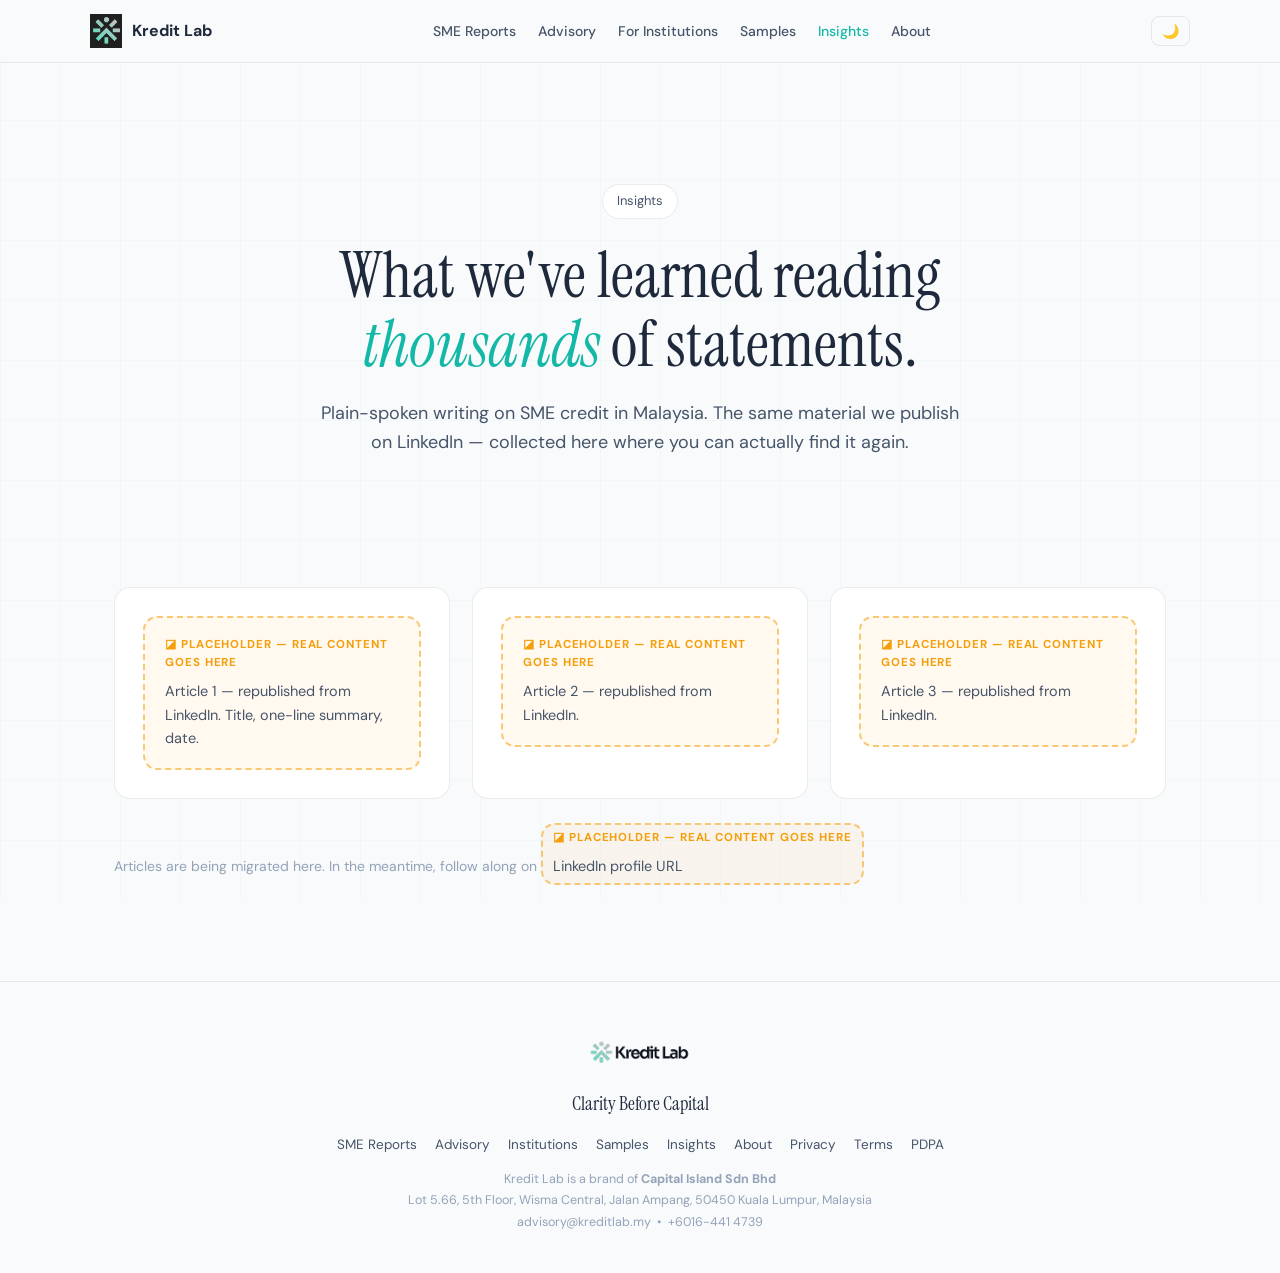
==== insights/index.html @ 5b796d33 "Dummy v1: full corporate sitemap (advisory, institutions, samples, insights, legal, 404) Co-Authored" ====
<!DOCTYPE html>
<html lang="en" data-theme="light">
<head>
    <meta charset="UTF-8">
    <meta name="viewport" content="width=device-width, initial-scale=1.0">
    <title>Insights — Kredit Lab</title>
    <meta name="description" content="Plain-spoken writing on SME credit in Malaysia: why banks say no, how to read your own numbers, and what actually moves an application.">
    <link rel="icon" type="image/png" href="/Chromtabs-logo.png">
    <link rel="preconnect" href="https://fonts.googleapis.com">
    <link rel="preconnect" href="https://fonts.gstatic.com" crossorigin>
    <link href="https://fonts.googleapis.com/css2?family=DM+Sans:ital,opsz,wght@0,9..40,400;0,9..40,500;0,9..40,600;0,9..40,700;1,9..40,400&family=Instrument+Serif:ital@0;1&display=swap" rel="stylesheet">
    <link rel="stylesheet" href="/assets/site.css">
    <script src="/assets/site.js"></script>
</head>
<body>

<nav class="site-nav">
    <div class="nav-inner">
        <a class="logo" href="/"><img src="/Chromtabs-logo.png" alt="Kredit Lab logo"> Kredit Lab</a>
        <div class="nav-links">
            <a href="/services/reports">SME Reports</a>
            <a href="/services/advisory">Advisory</a>
            <a href="/services/institutions">For Institutions</a>
            <a href="/samples">Samples</a>
            <a href="/insights" class="active">Insights</a>
            <a href="/about">About</a>
        </div>
        <div style="display:flex; gap:10px; align-items:center;">
            <button class="toggle-btn" data-theme-toggle onclick="toggleTheme()">🌙</button>
            <button class="nav-menu-btn" onclick="toggleMenu()">☰</button>
        </div>
    </div>
</nav>

<main>

    <section class="hero container" style="padding-bottom:40px;">
        <span class="eyebrow">Insights</span>
        <h1>What we've learned reading <em>thousands</em> of statements.</h1>
        <p class="lead">Plain-spoken writing on SME credit in Malaysia. The same material we publish
        on LinkedIn — collected here where you can actually find it again.</p>
    </section>

    <section class="block tight">
        <div class="container">
            <div class="grid-3">
                <div class="card">
                    <div class="placeholder">Article 1 — republished from LinkedIn.
                    Title, one-line summary, date.</div>
                </div>
                <div class="card">
                    <div class="placeholder">Article 2 — republished from LinkedIn.</div>
                </div>
                <div class="card">
                    <div class="placeholder">Article 3 — republished from LinkedIn.</div>
                </div>
            </div>
            <p style="color:var(--text-muted); font-size:14px; margin-top:24px;">
                Articles are being migrated here. In the meantime, follow along on
                <span class="placeholder" style="display:inline-block; padding:4px 10px;">LinkedIn profile URL</span>
            </p>
        </div>
    </section>

</main>

<footer class="site-footer">
    <div class="container">
        <img class="theme-logo" src="/KreditLab-light.png" data-logo-light="/KreditLab-light.png" data-logo-dark="/KreditLab-dark.png" alt="Kredit Lab">
        <div class="footer-tagline">Clarity Before Capital</div>
        <div class="footer-links">
            <a href="/services/reports">SME Reports</a>
            <a href="/services/advisory">Advisory</a>
            <a href="/services/institutions">Institutions</a>
            <a href="/samples">Samples</a>
            <a href="/insights">Insights</a>
            <a href="/about">About</a>
            <a href="/legal/privacy">Privacy</a>
            <a href="/legal/terms">Terms</a>
            <a href="/legal/pdpa">PDPA</a>
        </div>
        <div class="footer-legal">
            Kredit Lab is a brand of <strong>Capital Island Sdn Bhd</strong><br>
            Lot 5.66, 5th Floor, Wisma Central, Jalan Ampang, 50450 Kuala Lumpur, Malaysia<br>
            <a href="mailto:advisory@kreditlab.my">advisory@kreditlab.my</a> &nbsp;•&nbsp;
            <a href="tel:+60164414739">+6016-441 4739</a>
        </div>
    </div>
</footer>

</body>
</html>
---- assets/site.css ----
/* ========================================
   KREDIT LAB — Corporate Site Shared Styles
   Matches the original landing page design DNA
   ======================================== */

:root {
    --teal: #14B8A6;
    --teal-dark: #0D9488;
    --teal-glow: rgba(20, 184, 166, 0.15);
    --bg: #0A0F1A;
    --card: #111827;
    --border: rgba(255,255,255,0.08);
    --text-primary: #F1F5F9;
    --text-secondary: #94A3B8;
    --text-muted: #64748B;
    --danger: #EF4444;
    --warning: #F59E0B;
    --font-sans: 'DM Sans', -apple-system, sans-serif;
    --font-serif: 'Instrument Serif', Georgia, serif;
}

[data-theme="light"] {
    --bg: #F8FAFC;
    --card: #FFFFFF;
    --border: rgba(0,0,0,0.08);
    --text-primary: #1E293B;
    --text-secondary: #475569;
    --text-muted: #94A3B8;
}

* { margin: 0; padding: 0; box-sizing: border-box; }
html { scroll-behavior: smooth; }

body {
    font-family: var(--font-sans);
    background: var(--bg);
    color: var(--text-primary);
    line-height: 1.6;
    overflow-x: hidden;
}

body::before {
    content: '';
    position: fixed;
    top: 0; left: 0;
    width: 100%; height: 100%;
    background-image:
        linear-gradient(rgba(20, 184, 166, 0.03) 1px, transparent 1px),
        linear-gradient(90deg, rgba(20, 184, 166, 0.03) 1px, transparent 1px);
    background-size: 60px 60px;
    pointer-events: none;
    z-index: -1;
}

.container { max-width: 1100px; margin: 0 auto; padding: 0 24px; }

/* ========== NAV ========== */
nav.site-nav {
    position: fixed;
    top: 0; left: 0; right: 0;
    z-index: 100;
    padding: 14px 24px;
    background: rgba(10, 15, 26, 0.85);
    backdrop-filter: blur(20px);
    border-bottom: 1px solid var(--border);
}
[data-theme="light"] nav.site-nav { background: rgba(248, 250, 252, 0.92); }

.nav-inner {
    max-width: 1100px;
    margin: 0 auto;
    display: flex;
    justify-content: space-between;
    align-items: center;
    gap: 16px;
}

.logo {
    display: flex;
    align-items: center;
    gap: 10px;
    text-decoration: none;
    color: var(--text-primary);
    font-weight: 700;
    white-space: nowrap;
}
.logo img { height: 34px; width: auto; }

.nav-links {
    display: flex;
    align-items: center;
    gap: 22px;
    flex-wrap: wrap;
}
.nav-links a {
    color: var(--text-secondary);
    text-decoration: none;
    font-size: 14px;
    font-weight: 500;
    transition: color 0.2s;
}
.nav-links a:hover, .nav-links a.active { color: var(--teal); }

.toggle-btn {
    background: none;
    border: 1px solid var(--border);
    color: var(--text-secondary);
    border-radius: 8px;
    padding: 6px 10px;
    cursor: pointer;
    font-size: 14px;
    transition: all 0.2s;
}
.toggle-btn:hover { border-color: var(--teal); color: var(--teal); }

/* mobile nav */
.nav-menu-btn { display: none; }
@media (max-width: 860px) {
    .nav-links {
        display: none;
        position: absolute;
        top: 100%;
        left: 0; right: 0;
        flex-direction: column;
        align-items: flex-start;
        background: var(--bg);
        border-bottom: 1px solid var(--border);
        padding: 16px 24px;
        gap: 14px;
    }
    .nav-links.open { display: flex; }
    .nav-menu-btn {
        display: inline-block;
        background: none;
        border: 1px solid var(--border);
        color: var(--text-secondary);
        border-radius: 8px;
        padding: 6px 12px;
        cursor: pointer;
        font-size: 16px;
    }
}

/* ========== SECTIONS ========== */
main { padding-top: 64px; }

section.block { padding: 84px 0; }
section.block.tight { padding: 56px 0; }

.section-label {
    display: inline-block;
    color: var(--teal);
    font-size: 13px;
    font-weight: 700;
    text-transform: uppercase;
    letter-spacing: 0.12em;
    margin-bottom: 14px;
}

.section-title {
    font-family: var(--font-serif);
    font-size: clamp(30px, 4.5vw, 44px);
    font-weight: 400;
    line-height: 1.15;
    margin-bottom: 18px;
}
.section-title em { color: var(--teal); font-style: italic; }

.section-sub {
    color: var(--text-secondary);
    font-size: 17px;
    max-width: 680px;
}

/* ========== HERO ========== */
.hero { padding: 120px 0 80px; text-align: center; }
.hero .eyebrow {
    display: inline-block;
    border: 1px solid var(--border);
    background: var(--card);
    color: var(--text-secondary);
    border-radius: 999px;
    font-size: 13px;
    padding: 6px 14px;
    margin-bottom: 22px;
}
.hero h1 {
    font-family: var(--font-serif);
    font-weight: 400;
    font-size: clamp(38px, 6.5vw, 64px);
    line-height: 1.08;
    max-width: 820px;
    margin: 0 auto 20px;
}
.hero h1 em { color: var(--teal); font-style: italic; }
.hero p.lead {
    color: var(--text-secondary);
    font-size: 18px;
    max-width: 640px;
    margin: 0 auto 34px;
}

/* ========== BUTTONS ========== */
.btn {
    display: inline-block;
    border-radius: 10px;
    padding: 13px 26px;
    font-size: 15px;
    font-weight: 600;
    text-decoration: none;
    cursor: pointer;
    transition: all 0.2s;
    border: 1px solid transparent;
}
.btn-primary {
    background: var(--teal);
    color: #06251f;
}
.btn-primary:hover { background: var(--teal-dark); color: #fff; }
.btn-secondary {
    background: transparent;
    color: var(--text-primary);
    border-color: var(--border);
}
.btn-secondary:hover { border-color: var(--teal); color: var(--teal); }
.btn-row { display: flex; gap: 14px; justify-content: center; flex-wrap: wrap; }

/* ========== CARDS / GRIDS ========== */
.grid-3 { display: grid; grid-template-columns: repeat(3, 1fr); gap: 22px; }
.grid-2 { display: grid; grid-template-columns: repeat(2, 1fr); gap: 22px; }
@media (max-width: 860px) { .grid-3, .grid-2 { grid-template-columns: 1fr; } }

.card {
    background: var(--card);
    border: 1px solid var(--border);
    border-radius: 16px;
    padding: 28px;
    transition: border-color .2s, transform .2s;
}
.card:hover { border-color: rgba(20,184,166,0.4); }

.card h3 {
    font-size: 20px;
    font-weight: 700;
    margin-bottom: 10px;
}
.card p { color: var(--text-secondary); font-size: 15px; }

.door {
    display: flex;
    flex-direction: column;
    gap: 12px;
    text-decoration: none;
    color: var(--text-primary);
}
.door .door-icon { font-size: 30px; }
.door .door-who {
    color: var(--teal);
    font-size: 12.5px;
    font-weight: 700;
    text-transform: uppercase;
    letter-spacing: 0.1em;
}
.door .door-cta {
    margin-top: auto;
    color: var(--teal);
    font-weight: 600;
    font-size: 14.5px;
}

/* ========== LISTS / STEPS ========== */
.step-list { list-style: none; display: flex; flex-direction: column; gap: 18px; }
.step-list li {
    display: flex; gap: 16px; align-items: flex-start;
    background: var(--card);
    border: 1px solid var(--border);
    border-radius: 14px;
    padding: 20px 22px;
}
.step-num {
    flex: none;
    width: 34px; height: 34px;
    border-radius: 50%;
    background: var(--teal-glow);
    color: var(--teal);
    font-weight: 700;
    display: flex; align-items: center; justify-content: center;
}
.step-list h4 { font-size: 16.5px; margin-bottom: 4px; }
.step-list p { color: var(--text-secondary); font-size: 14.5px; }

/* ========== COMPARISON TABLE ========== */
.compare { width: 100%; border-collapse: collapse; font-size: 15px; }
.compare th, .compare td {
    text-align: left;
    padding: 14px 16px;
    border-bottom: 1px solid var(--border);
    vertical-align: top;
}
.compare th { color: var(--text-muted); font-weight: 600; font-size: 13px; text-transform: uppercase; letter-spacing: .08em; }
.compare td:first-child { color: var(--text-muted); width: 30%; }
.compare .yes { color: var(--teal); font-weight: 600; }
.compare-wrap { overflow-x: auto; border: 1px solid var(--border); border-radius: 14px; background: var(--card); }

/* ========== STATS ========== */
.stat-row { display: grid; grid-template-columns: repeat(3, 1fr); gap: 22px; text-align: center; }
@media (max-width: 700px) { .stat-row { grid-template-columns: 1fr; } }
.stat .stat-num {
    font-family: var(--font-serif);
    font-size: 42px;
    color: var(--teal);
}
.stat .stat-label { color: var(--text-secondary); font-size: 14.5px; }

/* ========== PLACEHOLDER MARKER ========== */
.placeholder {
    border: 2px dashed rgba(245, 158, 11, 0.55);
    background: rgba(245, 158, 11, 0.06);
    border-radius: 14px;
    padding: 18px 20px;
    color: var(--text-secondary);
    font-size: 14.5px;
}
.placeholder::before {
    content: '◪ PLACEHOLDER — real content goes here';
    display: block;
    color: var(--warning);
    font-size: 11.5px;
    font-weight: 700;
    letter-spacing: 0.08em;
    text-transform: uppercase;
    margin-bottom: 8px;
}

/* ========== DRAFT BANNER (legal) ========== */
.draft-banner {
    background: rgba(245, 158, 11, 0.1);
    border: 1px solid rgba(245, 158, 11, 0.4);
    color: var(--warning);
    border-radius: 12px;
    padding: 14px 18px;
    font-size: 14px;
    font-weight: 600;
    margin-bottom: 34px;
}

/* ========== PROSE (legal / articles) ========== */
.prose { max-width: 760px; }
.prose h2 { font-size: 22px; margin: 34px 0 10px; }
.prose h3 { font-size: 17px; margin: 24px 0 8px; }
.prose p, .prose li { color: var(--text-secondary); font-size: 15.5px; margin-bottom: 12px; }
.prose ul, .prose ol { padding-left: 22px; margin-bottom: 14px; }

/* ========== FORMS ========== */
.form-grid { display: grid; gap: 16px; max-width: 620px; }
.form-grid label { font-size: 13.5px; font-weight: 600; color: var(--text-secondary); display: block; margin-bottom: 6px; }
.form-grid input, .form-grid textarea, .form-grid select {
    width: 100%;
    background: var(--card);
    border: 1px solid var(--border);
    border-radius: 10px;
    color: var(--text-primary);
    font-family: var(--font-sans);
    font-size: 15px;
    padding: 12px 14px;
}
.form-grid input:focus, .form-grid textarea:focus { outline: none; border-color: var(--teal); }

/* ========== CTA BAND ========== */
.cta-band {
    background: linear-gradient(135deg, rgba(20,184,166,0.12), rgba(20,184,166,0.03));
    border: 1px solid rgba(20,184,166,0.25);
    border-radius: 20px;
    padding: 48px 40px;
    text-align: center;
}
.cta-band h2 { font-family: var(--font-serif); font-weight: 400; font-size: clamp(26px, 4vw, 36px); margin-bottom: 12px; }
.cta-band p { color: var(--text-secondary); margin-bottom: 26px; }

/* ========== FOOTER ========== */
footer.site-footer {
    border-top: 1px solid var(--border);
    padding: 48px 0 40px;
    margin-top: 40px;
    text-align: center;
}
footer.site-footer .theme-logo { height: 40px; margin-bottom: 12px; }
.footer-tagline { font-family: var(--font-serif); font-size: 19px; margin-bottom: 8px; }
.footer-links { display: flex; gap: 18px; justify-content: center; flex-wrap: wrap; margin: 14px 0; }
.footer-links a { color: var(--text-secondary); font-size: 13.5px; text-decoration: none; }
.footer-links a:hover { color: var(--teal); }
.footer-legal { color: var(--text-muted); font-size: 12.5px; line-height: 1.7; }
.footer-legal a { color: var(--text-muted); text-decoration: none; }
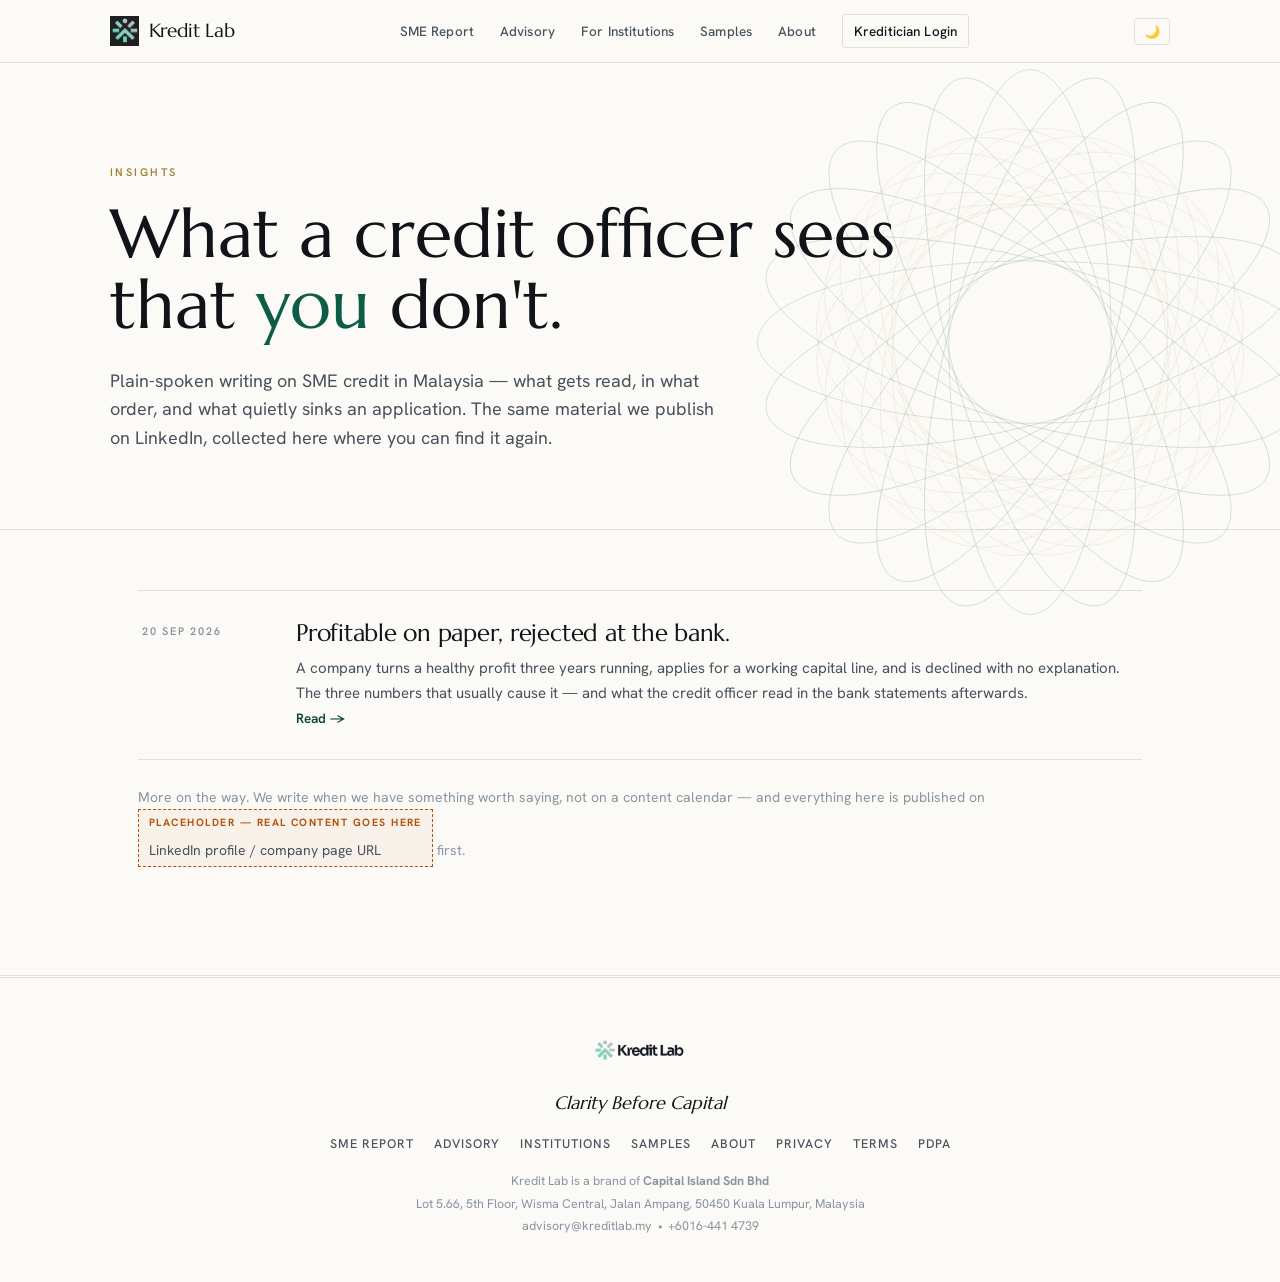
==== commit d6532570: "Go live: full corporate site Replaces the holding page with the complete site (three-door homepage, " ====
--- a/insights/index.html
+++ b/insights/index.html
@@ -5,12 +5,12 @@
     <meta name="viewport" content="width=device-width, initial-scale=1.0">
     <title>Insights — Kredit Lab</title>
     <meta name="description" content="Plain-spoken writing on SME credit in Malaysia: why banks say no, how to read your own numbers, and what actually moves an application.">
-    <link rel="icon" type="image/png" href="/Chromtabs-logo.png">
+    <link rel="icon" type="image/svg+xml" href="/assets/favicon.svg"><link rel="icon" type="image/png" href="/Chromtabs-logo.png">
     <link rel="preconnect" href="https://fonts.googleapis.com">
     <link rel="preconnect" href="https://fonts.gstatic.com" crossorigin>
-    <link href="https://fonts.googleapis.com/css2?family=DM+Sans:ital,opsz,wght@0,9..40,400;0,9..40,500;0,9..40,600;0,9..40,700;1,9..40,400&family=Instrument+Serif:ital@0;1&display=swap" rel="stylesheet">
-    <link rel="stylesheet" href="/assets/site.css">
-    <script src="/assets/site.js"></script>
+    <link href="https://fonts.googleapis.com/css2?family=Marcellus&family=Hanken+Grotesk:wght@400;500;600;700&display=swap" rel="stylesheet">
+    <link rel="stylesheet" href="/assets/site.css?v=20260924b">
+    <script src="/assets/site.js?v=20260924b"></script>
 </head>
 <body>
 
@@ -18,12 +18,12 @@
     <div class="nav-inner">
         <a class="logo" href="/"><img src="/Chromtabs-logo.png" alt="Kredit Lab logo"> Kredit Lab</a>
         <div class="nav-links">
-            <a href="/services/reports">SME Reports</a>
+            <a href="/services/reports">SME Report</a>
             <a href="/services/advisory">Advisory</a>
             <a href="/services/institutions">For Institutions</a>
             <a href="/samples">Samples</a>
-            <a href="/insights" class="active">Insights</a>
             <a href="/about">About</a>
+            <a class="nav-login" href="https://app.kreditlab.my/login">Kreditician Login</a>
         </div>
         <div style="display:flex; gap:10px; align-items:center;">
             <button class="toggle-btn" data-theme-toggle onclick="toggleTheme()">🌙</button>
@@ -36,29 +36,34 @@
 
     <section class="hero container" style="padding-bottom:40px;">
         <span class="eyebrow">Insights</span>
-        <h1>What we've learned reading <em>thousands</em> of statements.</h1>
-        <p class="lead">Plain-spoken writing on SME credit in Malaysia. The same material we publish
-        on LinkedIn — collected here where you can actually find it again.</p>
+        <h1>What a credit officer sees<br>that <em>you</em> don't.</h1>
+        <p class="lead">Plain-spoken writing on SME credit in Malaysia — what gets read, in what order,
+        and what quietly sinks an application. The same material we publish on LinkedIn, collected here
+        where you can find it again.</p>
     </section>
 
     <section class="block tight">
         <div class="container">
-            <div class="grid-3">
-                <div class="card">
-                    <div class="placeholder">Article 1 — republished from LinkedIn.
-                    Title, one-line summary, date.</div>
-                </div>
-                <div class="card">
-                    <div class="placeholder">Article 2 — republished from LinkedIn.</div>
-                </div>
-                <div class="card">
-                    <div class="placeholder">Article 3 — republished from LinkedIn.</div>
-                </div>
-            </div>
-            <p style="color:var(--text-muted); font-size:14px; margin-top:24px;">
-                Articles are being migrated here. In the meantime, follow along on
-                <span class="placeholder" style="display:inline-block; padding:4px 10px;">LinkedIn profile URL</span>
-            </p>
+            <ul class="entry-list">
+                <li>
+                    <a href="/insights/profitable-on-paper">
+                        <span class="entry-date">20 Sep 2026</span>
+                        <div>
+                            <h3>Profitable on paper, rejected at the bank.</h3>
+                            <p>A company turns a healthy profit three years running, applies for a
+                            working capital line, and is declined with no explanation. The three numbers
+                            that usually cause it — and what the credit officer read in the bank
+                            statements afterwards.</p>
+                            <span class="entry-more">Read →</span>
+                        </div>
+                    </a>
+                </li>
+            </ul>
+            <p style="color:var(--muted); font-size:14px; margin-top:26px;">
+                More on the way. We write when we have something worth saying, not on a content
+                calendar — and everything here is published on
+                <span class="placeholder" style="display:inline-block; padding:4px 10px;">LinkedIn profile / company page URL</span>
+                first.</p>
         </div>
     </section>
 
@@ -69,11 +74,10 @@
         <img class="theme-logo" src="/KreditLab-light.png" data-logo-light="/KreditLab-light.png" data-logo-dark="/KreditLab-dark.png" alt="Kredit Lab">
         <div class="footer-tagline">Clarity Before Capital</div>
         <div class="footer-links">
-            <a href="/services/reports">SME Reports</a>
+            <a href="/services/reports">SME Report</a>
             <a href="/services/advisory">Advisory</a>
             <a href="/services/institutions">Institutions</a>
             <a href="/samples">Samples</a>
-            <a href="/insights">Insights</a>
             <a href="/about">About</a>
             <a href="/legal/privacy">Privacy</a>
             <a href="/legal/terms">Terms</a>
--- a/assets/site.css
+++ b/assets/site.css
@@ -1,31 +1,49 @@
 /* ========================================
-   KREDIT LAB — Corporate Site Shared Styles
-   Matches the original landing page design DNA
+   KREDIT LAB — "Institutional Editorial" theme
+   Paper, ink, one banker's green. FT-meets-modern-advisory.
+   Same class contract as v1 (drop-in restyle).
    ======================================== */
+@import url('https://fonts.googleapis.com/css2?family=Marcellus&family=Hanken+Grotesk:wght@400;500;600;700&display=swap');
 
 :root {
-    --teal: #14B8A6;
-    --teal-dark: #0D9488;
-    --teal-glow: rgba(20, 184, 166, 0.15);
-    --bg: #0A0F1A;
-    --card: #111827;
-    --border: rgba(255,255,255,0.08);
-    --text-primary: #F1F5F9;
-    --text-secondary: #94A3B8;
-    --text-muted: #64748B;
-    --danger: #EF4444;
-    --warning: #F59E0B;
-    --font-sans: 'DM Sans', -apple-system, sans-serif;
-    --font-serif: 'Instrument Serif', Georgia, serif;
-}
-
-[data-theme="light"] {
-    --bg: #F8FAFC;
-    --card: #FFFFFF;
-    --border: rgba(0,0,0,0.08);
-    --text-primary: #1E293B;
-    --text-secondary: #475569;
-    --text-muted: #94A3B8;
+    --paper: #FBFAF7;
+    --panel: #FFFFFF;
+    --ink: #101418;
+    --ink-2: #48525C;
+    --muted: #8A94A0;
+    --line: #E3E0D6;
+    --accent: #0F5C46;
+    --accent-ink: #0B4634;
+    --accent-soft: rgba(15, 92, 70, 0.07);
+    --gold: #A67F35;
+    --warning: #B45309;
+    --danger: #B3261E;
+    --font-sans: 'Hanken Grotesk', -apple-system, sans-serif;
+    --font-serif: 'Marcellus', Georgia, serif;
+
+    /* v1 token aliases so any leftover references keep working */
+    --teal: var(--accent);
+    --teal-dark: var(--accent-ink);
+    --teal-glow: var(--accent-soft);
+    --bg: var(--paper);
+    --card: var(--panel);
+    --border: var(--line);
+    --text-primary: var(--ink);
+    --text-secondary: var(--ink-2);
+    --text-muted: var(--muted);
+}
+
+[data-theme="dark"] {
+    --paper: #10141B;
+    --panel: #161B24;
+    --ink: #ECEEF1;
+    --ink-2: #A7B0BA;
+    --muted: #6D7680;
+    --line: rgba(255,255,255,0.12);
+    --accent: #4BAE8F;
+    --accent-ink: #63C2A4;
+    --accent-soft: rgba(75, 174, 143, 0.1);
+    --gold: #C9A45C;
 }
 
 * { margin: 0; padding: 0; box-sizing: border-box; }
@@ -33,46 +51,37 @@
 
 body {
     font-family: var(--font-sans);
-    background: var(--bg);
-    color: var(--text-primary);
-    line-height: 1.6;
+    background: var(--paper);
+    color: var(--ink);
+    line-height: 1.65;
+    font-size: 15.5px;
     overflow-x: hidden;
-}
-
-body::before {
-    content: '';
-    position: fixed;
-    top: 0; left: 0;
-    width: 100%; height: 100%;
-    background-image:
-        linear-gradient(rgba(20, 184, 166, 0.03) 1px, transparent 1px),
-        linear-gradient(90deg, rgba(20, 184, 166, 0.03) 1px, transparent 1px);
-    background-size: 60px 60px;
-    pointer-events: none;
-    z-index: -1;
-}
-
-.container { max-width: 1100px; margin: 0 auto; padding: 0 24px; }
+    counter-reset: sec;
+}
+
+.container { max-width: 1060px; margin: 0 auto; padding: 0 28px; }
+
+::selection { background: var(--accent); color: #fff; }
 
 /* ========== NAV ========== */
 nav.site-nav {
     position: fixed;
     top: 0; left: 0; right: 0;
     z-index: 100;
-    padding: 14px 24px;
-    background: rgba(10, 15, 26, 0.85);
-    backdrop-filter: blur(20px);
-    border-bottom: 1px solid var(--border);
-}
-[data-theme="light"] nav.site-nav { background: rgba(248, 250, 252, 0.92); }
+    padding: 0 28px;
+    background: color-mix(in srgb, var(--paper) 92%, transparent);
+    backdrop-filter: blur(14px);
+    border-bottom: 1px solid var(--line);
+}
 
 .nav-inner {
-    max-width: 1100px;
+    max-width: 1060px;
     margin: 0 auto;
     display: flex;
     justify-content: space-between;
     align-items: center;
     gap: 16px;
+    height: 62px;
 }
 
 .logo {
@@ -80,314 +89,834 @@
     align-items: center;
     gap: 10px;
     text-decoration: none;
-    color: var(--text-primary);
-    font-weight: 700;
+    color: var(--ink);
+    font-family: var(--font-serif);
+    font-size: 19px;
+    font-weight: 600;
+    letter-spacing: -0.01em;
     white-space: nowrap;
 }
-.logo img { height: 34px; width: auto; }
-
-.nav-links {
-    display: flex;
-    align-items: center;
-    gap: 22px;
-    flex-wrap: wrap;
-}
+.logo img { height: 30px; width: auto; }
+
+.nav-links { display: flex; align-items: center; gap: 26px; flex-wrap: wrap; }
 .nav-links a {
-    color: var(--text-secondary);
+    color: var(--ink-2);
     text-decoration: none;
-    font-size: 14px;
+    font-size: 13.5px;
     font-weight: 500;
-    transition: color 0.2s;
-}
-.nav-links a:hover, .nav-links a.active { color: var(--teal); }
+    letter-spacing: 0.01em;
+    transition: color 0.15s;
+}
+.nav-links a:hover { color: var(--ink); }
+.nav-links a.active { color: var(--ink); box-shadow: 0 2px 0 var(--accent); }
+.nav-links a.nav-login {
+    color: var(--ink);
+    border: 1px solid var(--line);
+    border-radius: 3px;
+    padding: 5px 11px;
+    white-space: nowrap;
+    transition: border-color 0.15s;
+}
+.nav-links a.nav-login:hover { border-color: var(--accent); }
 
 .toggle-btn {
     background: none;
-    border: 1px solid var(--border);
-    color: var(--text-secondary);
-    border-radius: 8px;
-    padding: 6px 10px;
+    border: 1px solid var(--line);
+    color: var(--ink-2);
+    border-radius: 3px;
+    padding: 5px 9px;
     cursor: pointer;
-    font-size: 14px;
-    transition: all 0.2s;
-}
-.toggle-btn:hover { border-color: var(--teal); color: var(--teal); }
-
-/* mobile nav */
+    font-size: 13px;
+    transition: border-color 0.15s;
+}
+.toggle-btn:hover { border-color: var(--ink-2); }
+
 .nav-menu-btn { display: none; }
-@media (max-width: 860px) {
+@media (max-width: 900px) {
     .nav-links {
         display: none;
         position: absolute;
-        top: 100%;
+        top: 62px;
         left: 0; right: 0;
         flex-direction: column;
         align-items: flex-start;
-        background: var(--bg);
-        border-bottom: 1px solid var(--border);
-        padding: 16px 24px;
+        background: var(--paper);
+        border-bottom: 1px solid var(--line);
+        padding: 18px 28px;
         gap: 14px;
     }
     .nav-links.open { display: flex; }
     .nav-menu-btn {
         display: inline-block;
         background: none;
-        border: 1px solid var(--border);
-        color: var(--text-secondary);
-        border-radius: 8px;
-        padding: 6px 12px;
+        border: 1px solid var(--line);
+        color: var(--ink-2);
+        border-radius: 3px;
+        padding: 5px 11px;
         cursor: pointer;
-        font-size: 16px;
+        font-size: 15px;
     }
 }
 
 /* ========== SECTIONS ========== */
-main { padding-top: 64px; }
-
-section.block { padding: 84px 0; }
-section.block.tight { padding: 56px 0; }
+main { padding-top: 62px; }
+
+section.block {
+    padding: 76px 0;
+    border-top: 1px solid var(--line);
+}
+section.block:first-of-type { border-top: none; }
+section.block.tight { padding: 60px 0; }
+section.block { counter-increment: sec; }
 
 .section-label {
-    display: inline-block;
-    color: var(--teal);
-    font-size: 13px;
-    font-weight: 700;
-    text-transform: uppercase;
-    letter-spacing: 0.12em;
-    margin-bottom: 14px;
+    display: block;
+    color: var(--gold);
+    font-size: 11px;
+    font-weight: 600;
+    text-transform: uppercase;
+    letter-spacing: 0.22em;
+    margin-bottom: 18px;
+}
+.section-label::before {
+    content: counter(sec, decimal-leading-zero) " · ";
+    color: var(--muted);
+    letter-spacing: 0.1em;
 }
 
 .section-title {
     font-family: var(--font-serif);
-    font-size: clamp(30px, 4.5vw, 44px);
-    font-weight: 400;
-    line-height: 1.15;
+    font-size: clamp(28px, 4.2vw, 42px);
+    font-weight: 500;
+    line-height: 1.12;
+    letter-spacing: -0.015em;
     margin-bottom: 18px;
-}
-.section-title em { color: var(--teal); font-style: italic; }
-
-.section-sub {
-    color: var(--text-secondary);
-    font-size: 17px;
-    max-width: 680px;
-}
+    max-width: 720px;
+}
+.section-title em { color: var(--accent); font-style: italic; font-weight: 400; }
+
+.section-sub { color: var(--ink-2); font-size: 16.5px; max-width: 640px; }
 
 /* ========== HERO ========== */
-.hero { padding: 120px 0 80px; text-align: center; }
+.hero { padding: 96px 0 72px; text-align: left; }
 .hero .eyebrow {
     display: inline-block;
-    border: 1px solid var(--border);
-    background: var(--card);
-    color: var(--text-secondary);
-    border-radius: 999px;
-    font-size: 13px;
-    padding: 6px 14px;
-    margin-bottom: 22px;
+    color: var(--gold);
+    font-size: 11px;
+    font-weight: 600;
+    text-transform: uppercase;
+    letter-spacing: 0.22em;
+    border: none;
+    background: none;
+    padding: 0 0 18px;
+    margin: 0;
 }
 .hero h1 {
     font-family: var(--font-serif);
-    font-weight: 400;
-    font-size: clamp(38px, 6.5vw, 64px);
-    line-height: 1.08;
-    max-width: 820px;
-    margin: 0 auto 20px;
-}
-.hero h1 em { color: var(--teal); font-style: italic; }
+    font-weight: 500;
+    font-size: clamp(40px, 6.8vw, 68px);
+    line-height: 1.04;
+    letter-spacing: -0.02em;
+    max-width: 860px;
+    margin: 0 0 26px;
+}
+.hero h1 em { color: var(--accent); font-style: italic; font-weight: 400; }
 .hero p.lead {
-    color: var(--text-secondary);
+    color: var(--ink-2);
     font-size: 18px;
-    max-width: 640px;
-    margin: 0 auto 34px;
-}
+    line-height: 1.6;
+    max-width: 620px;
+    margin: 0 0 36px;
+}
+.hero .btn-row { justify-content: flex-start; }
 
 /* ========== BUTTONS ========== */
 .btn {
     display: inline-block;
-    border-radius: 10px;
+    border-radius: 3px;
     padding: 13px 26px;
-    font-size: 15px;
-    font-weight: 600;
+    font-size: 14px;
+    font-weight: 600;
+    letter-spacing: 0.01em;
     text-decoration: none;
     cursor: pointer;
-    transition: all 0.2s;
+    transition: all 0.15s;
     border: 1px solid transparent;
 }
-.btn-primary {
-    background: var(--teal);
-    color: #06251f;
-}
-.btn-primary:hover { background: var(--teal-dark); color: #fff; }
-.btn-secondary {
-    background: transparent;
-    color: var(--text-primary);
-    border-color: var(--border);
-}
-.btn-secondary:hover { border-color: var(--teal); color: var(--teal); }
+.btn-primary { background: var(--ink); color: var(--paper); }
+.btn-primary:hover { background: var(--accent); color: #fff; }
+[data-theme="dark"] .btn-primary { background: var(--ink); color: #10141B; }
+[data-theme="dark"] .btn-primary:hover { background: var(--accent); color: #0B1510; }
+.btn-secondary { background: transparent; color: var(--ink); border-color: var(--line); }
+.btn-secondary:hover { border-color: var(--ink); }
 .btn-row { display: flex; gap: 14px; justify-content: center; flex-wrap: wrap; }
 
 /* ========== CARDS / GRIDS ========== */
-.grid-3 { display: grid; grid-template-columns: repeat(3, 1fr); gap: 22px; }
+.grid-3 { display: grid; grid-template-columns: repeat(3, 1fr); gap: 0; border: 1px solid var(--line); }
+.grid-3 > * { border-right: 1px solid var(--line); }
+.grid-3 > *:last-child { border-right: none; }
 .grid-2 { display: grid; grid-template-columns: repeat(2, 1fr); gap: 22px; }
-@media (max-width: 860px) { .grid-3, .grid-2 { grid-template-columns: 1fr; } }
+@media (max-width: 900px) {
+    .grid-3 { grid-template-columns: 1fr; }
+    .grid-3 > * { border-right: none; border-bottom: 1px solid var(--line); }
+    .grid-3 > *:last-child { border-bottom: none; }
+    .grid-2 { grid-template-columns: 1fr; }
+}
 
 .card {
-    background: var(--card);
-    border: 1px solid var(--border);
-    border-radius: 16px;
-    padding: 28px;
-    transition: border-color .2s, transform .2s;
-}
-.card:hover { border-color: rgba(20,184,166,0.4); }
+    background: var(--panel);
+    border: none;
+    border-radius: 0;
+    padding: 34px 30px;
+    transition: background 0.15s;
+}
+.grid-2 .card { border: 1px solid var(--line); }
+.card:hover { background: var(--accent-soft); }
 
 .card h3 {
-    font-size: 20px;
-    font-weight: 700;
+    font-family: var(--font-serif);
+    font-size: 21px;
+    font-weight: 600;
+    letter-spacing: -0.01em;
     margin-bottom: 10px;
 }
-.card p { color: var(--text-secondary); font-size: 15px; }
-
-.door {
-    display: flex;
-    flex-direction: column;
-    gap: 12px;
-    text-decoration: none;
-    color: var(--text-primary);
-}
-.door .door-icon { font-size: 30px; }
+.card p { color: var(--ink-2); font-size: 14.5px; }
+
+/* doors: numbered, no emoji */
+.door { display: flex; flex-direction: column; gap: 12px; text-decoration: none; color: var(--ink); counter-increment: door; }
+.door .door-icon { display: none; }
+.door::before {
+    content: counter(door, decimal-leading-zero);
+    font-family: var(--font-serif);
+    font-size: 42px;
+    font-weight: 400;
+    font-style: italic;
+    color: var(--line);
+    line-height: 1;
+    transition: color 0.15s;
+}
+.door:hover::before { color: var(--accent); }
+.grid-3 { counter-reset: door; }
 .door .door-who {
-    color: var(--teal);
-    font-size: 12.5px;
-    font-weight: 700;
-    text-transform: uppercase;
-    letter-spacing: 0.1em;
-}
-.door .door-cta {
-    margin-top: auto;
-    color: var(--teal);
-    font-weight: 600;
-    font-size: 14.5px;
-}
+    color: var(--gold);
+    font-size: 10.5px;
+    font-weight: 600;
+    text-transform: uppercase;
+    letter-spacing: 0.18em;
+}
+.door .door-cta { margin-top: auto; color: var(--accent); font-weight: 600; font-size: 14px; }
 
 /* ========== LISTS / STEPS ========== */
-.step-list { list-style: none; display: flex; flex-direction: column; gap: 18px; }
+.step-list { list-style: none; display: flex; flex-direction: column; border: 1px solid var(--line); }
 .step-list li {
-    display: flex; gap: 16px; align-items: flex-start;
-    background: var(--card);
-    border: 1px solid var(--border);
-    border-radius: 14px;
-    padding: 20px 22px;
-}
+    display: flex; gap: 20px; align-items: flex-start;
+    background: var(--panel);
+    border: none;
+    border-bottom: 1px solid var(--line);
+    border-radius: 0;
+    padding: 24px 28px;
+}
+.step-list li:last-child { border-bottom: none; }
 .step-num {
     flex: none;
-    width: 34px; height: 34px;
-    border-radius: 50%;
-    background: var(--teal-glow);
-    color: var(--teal);
-    font-weight: 700;
-    display: flex; align-items: center; justify-content: center;
-}
-.step-list h4 { font-size: 16.5px; margin-bottom: 4px; }
-.step-list p { color: var(--text-secondary); font-size: 14.5px; }
-
-/* ========== COMPARISON TABLE ========== */
-.compare { width: 100%; border-collapse: collapse; font-size: 15px; }
-.compare th, .compare td {
-    text-align: left;
-    padding: 14px 16px;
-    border-bottom: 1px solid var(--border);
-    vertical-align: top;
-}
-.compare th { color: var(--text-muted); font-weight: 600; font-size: 13px; text-transform: uppercase; letter-spacing: .08em; }
-.compare td:first-child { color: var(--text-muted); width: 30%; }
-.compare .yes { color: var(--teal); font-weight: 600; }
-.compare-wrap { overflow-x: auto; border: 1px solid var(--border); border-radius: 14px; background: var(--card); }
+    width: 26px; height: auto;
+    border-radius: 0;
+    background: none;
+    color: var(--muted);
+    font-family: var(--font-serif);
+    font-style: italic;
+    font-size: 26px;
+    font-weight: 400;
+    display: block;
+    line-height: 1.2;
+}
+.step-list h4 { font-size: 16px; font-weight: 600; margin-bottom: 4px; }
+.step-list p { color: var(--ink-2); font-size: 14.5px; }
 
 /* ========== STATS ========== */
-.stat-row { display: grid; grid-template-columns: repeat(3, 1fr); gap: 22px; text-align: center; }
-@media (max-width: 700px) { .stat-row { grid-template-columns: 1fr; } }
+.stat-row { display: grid; grid-template-columns: repeat(3, 1fr); gap: 0; text-align: left; border: 1px solid var(--line); }
+.stat-row > * { border-right: 1px solid var(--line); }
+.stat-row > *:last-child { border-right: none; }
+@media (max-width: 700px) {
+    .stat-row { grid-template-columns: 1fr; }
+    .stat-row > * { border-right: none; border-bottom: 1px solid var(--line); }
+    .stat-row > *:last-child { border-bottom: none; }
+}
 .stat .stat-num {
     font-family: var(--font-serif);
-    font-size: 42px;
-    color: var(--teal);
-}
-.stat .stat-label { color: var(--text-secondary); font-size: 14.5px; }
+    font-size: 44px;
+    font-weight: 500;
+    letter-spacing: -0.02em;
+    color: var(--ink);
+    font-variant-numeric: tabular-nums;
+}
+.stat .stat-label { color: var(--ink-2); font-size: 13.5px; }
 
 /* ========== PLACEHOLDER MARKER ========== */
 .placeholder {
-    border: 2px dashed rgba(245, 158, 11, 0.55);
-    background: rgba(245, 158, 11, 0.06);
-    border-radius: 14px;
+    border: 1px dashed var(--warning);
+    background: rgba(180, 83, 9, 0.05);
+    border-radius: 0;
     padding: 18px 20px;
-    color: var(--text-secondary);
-    font-size: 14.5px;
+    color: var(--ink-2);
+    font-size: 14px;
 }
 .placeholder::before {
-    content: '◪ PLACEHOLDER — real content goes here';
+    content: 'PLACEHOLDER — real content goes here';
     display: block;
     color: var(--warning);
-    font-size: 11.5px;
+    font-size: 10.5px;
     font-weight: 700;
-    letter-spacing: 0.08em;
+    letter-spacing: 0.14em;
     text-transform: uppercase;
     margin-bottom: 8px;
 }
 
-/* ========== DRAFT BANNER (legal) ========== */
+/* ========== DRAFT BANNER ========== */
 .draft-banner {
-    background: rgba(245, 158, 11, 0.1);
-    border: 1px solid rgba(245, 158, 11, 0.4);
+    background: rgba(180, 83, 9, 0.06);
+    border: 1px solid rgba(180, 83, 9, 0.35);
     color: var(--warning);
-    border-radius: 12px;
+    border-radius: 0;
     padding: 14px 18px;
-    font-size: 14px;
+    font-size: 13.5px;
     font-weight: 600;
     margin-bottom: 34px;
 }
 
-/* ========== PROSE (legal / articles) ========== */
-.prose { max-width: 760px; }
-.prose h2 { font-size: 22px; margin: 34px 0 10px; }
-.prose h3 { font-size: 17px; margin: 24px 0 8px; }
-.prose p, .prose li { color: var(--text-secondary); font-size: 15.5px; margin-bottom: 12px; }
+/* ========== PROSE ========== */
+.prose { max-width: 720px; }
+.prose h2 {
+    font-family: var(--font-serif);
+    font-size: 23px;
+    font-weight: 600;
+    letter-spacing: -0.01em;
+    margin: 36px 0 10px;
+}
+.prose h3 { font-size: 16.5px; margin: 24px 0 8px; }
+.prose p, .prose li { color: var(--ink-2); font-size: 15px; margin-bottom: 12px; }
 .prose ul, .prose ol { padding-left: 22px; margin-bottom: 14px; }
+.prose a { color: var(--accent-ink); }
+[data-theme="dark"] .prose a { color: var(--accent); }
 
 /* ========== FORMS ========== */
-.form-grid { display: grid; gap: 16px; max-width: 620px; }
-.form-grid label { font-size: 13.5px; font-weight: 600; color: var(--text-secondary); display: block; margin-bottom: 6px; }
+.form-grid { display: grid; gap: 16px; max-width: 600px; }
+.form-grid label {
+    font-size: 11px;
+    font-weight: 600;
+    text-transform: uppercase;
+    letter-spacing: 0.14em;
+    color: var(--muted);
+    display: block;
+    margin-bottom: 7px;
+}
 .form-grid input, .form-grid textarea, .form-grid select {
     width: 100%;
-    background: var(--card);
-    border: 1px solid var(--border);
-    border-radius: 10px;
-    color: var(--text-primary);
+    background: var(--panel);
+    border: 1px solid var(--line);
+    border-radius: 3px;
+    color: var(--ink);
     font-family: var(--font-sans);
     font-size: 15px;
     padding: 12px 14px;
 }
-.form-grid input:focus, .form-grid textarea:focus { outline: none; border-color: var(--teal); }
-
-/* ========== CTA BAND ========== */
+.form-grid input:focus, .form-grid textarea:focus { outline: none; border-color: var(--accent); }
+
+/* ========== CTA BAND — inverted ink panel ========== */
 .cta-band {
-    background: linear-gradient(135deg, rgba(20,184,166,0.12), rgba(20,184,166,0.03));
-    border: 1px solid rgba(20,184,166,0.25);
-    border-radius: 20px;
-    padding: 48px 40px;
+    background: var(--ink);
+    border: none;
+    border-radius: 0;
+    padding: 56px 44px;
     text-align: center;
-}
-.cta-band h2 { font-family: var(--font-serif); font-weight: 400; font-size: clamp(26px, 4vw, 36px); margin-bottom: 12px; }
-.cta-band p { color: var(--text-secondary); margin-bottom: 26px; }
-
-/* ========== FOOTER ========== */
+    color: var(--paper);
+}
+.cta-band h2 {
+    font-family: var(--font-serif);
+    font-weight: 500;
+    font-size: clamp(26px, 4vw, 38px);
+    letter-spacing: -0.015em;
+    margin-bottom: 12px;
+    color: var(--paper);
+}
+.cta-band p { color: color-mix(in srgb, var(--paper) 72%, transparent); margin-bottom: 28px; }
+.cta-band .btn-primary { background: var(--paper); color: var(--ink); }
+.cta-band .btn-primary:hover { background: var(--accent); color: #fff; }
+[data-theme="dark"] .cta-band { background: var(--panel); border: 1px solid var(--line); }
+[data-theme="dark"] .cta-band h2 { color: var(--ink); }
+[data-theme="dark"] .cta-band p { color: var(--ink-2); }
+[data-theme="dark"] .cta-band .btn-primary { background: var(--accent); color: #0B1510; }
+
+/* ========== FOOTER — colophon ========== */
 footer.site-footer {
-    border-top: 1px solid var(--border);
-    padding: 48px 0 40px;
-    margin-top: 40px;
+    border-top: 3px double var(--line);
+    padding: 52px 0 44px;
+    margin-top: 48px;
     text-align: center;
 }
-footer.site-footer .theme-logo { height: 40px; margin-bottom: 12px; }
-.footer-tagline { font-family: var(--font-serif); font-size: 19px; margin-bottom: 8px; }
-.footer-links { display: flex; gap: 18px; justify-content: center; flex-wrap: wrap; margin: 14px 0; }
-.footer-links a { color: var(--text-secondary); font-size: 13.5px; text-decoration: none; }
-.footer-links a:hover { color: var(--teal); }
-.footer-legal { color: var(--text-muted); font-size: 12.5px; line-height: 1.7; }
-.footer-legal a { color: var(--text-muted); text-decoration: none; }
+footer.site-footer .theme-logo { height: 36px; margin-bottom: 14px; }
+.footer-tagline {
+    font-family: var(--font-serif);
+    font-style: italic;
+    font-size: 18px;
+    margin-bottom: 10px;
+}
+.footer-links { display: flex; gap: 20px; justify-content: center; flex-wrap: wrap; margin: 16px 0; }
+.footer-links a {
+    color: var(--ink-2);
+    font-size: 12.5px;
+    font-weight: 500;
+    text-decoration: none;
+    text-transform: uppercase;
+    letter-spacing: 0.08em;
+}
+.footer-links a:hover { color: var(--accent-ink); }
+.footer-legal { color: var(--muted); font-size: 12.5px; line-height: 1.8; }
+.footer-legal a { color: var(--muted); text-decoration: none; }
+
+/* Marcellus has one weight and no italic — engrave, don't slant */
+.hero h1, .section-title, .card h3, .prose h2, .cta-band h2, .footer-tagline, .logo { font-weight: 400; }
+.hero h1 em, .section-title em { font-style: normal; }
+.hero h1 { letter-spacing: 0; }
+
+/* ===== ENGRAVED ORNAMENTS (banknote guilloche) ===== */
+.hero { position: relative; }
+.hero::after {
+    content: '';
+    position: absolute;
+    top: -10px; right: -150px;
+    width: 580px; height: 580px;
+    pointer-events: none;
+    opacity: .55;
+    z-index: 0;
+    background: url("data:image/svg+xml;charset=utf8,%3Csvg xmlns='http://www.w3.org/2000/svg' viewBox='0 0 400 400'%3E%3Cdefs%3E%3Cellipse id='e' cx='200' cy='200' rx='188' ry='56' fill='none' stroke='%230F5C46' stroke-width='0.6' opacity='0.33'/%3E%3Cellipse id='f' cx='200' cy='200' rx='148' ry='94' fill='none' stroke='%23A67F35' stroke-width='0.5' opacity='0.25'/%3E%3C/defs%3E%3Cuse href='%23e'/%3E%3Cuse href='%23e' transform='rotate(15 200 200)'/%3E%3Cuse href='%23e' transform='rotate(30 200 200)'/%3E%3Cuse href='%23e' transform='rotate(45 200 200)'/%3E%3Cuse href='%23e' transform='rotate(60 200 200)'/%3E%3Cuse href='%23e' transform='rotate(75 200 200)'/%3E%3Cuse href='%23e' transform='rotate(90 200 200)'/%3E%3Cuse href='%23e' transform='rotate(105 200 200)'/%3E%3Cuse href='%23e' transform='rotate(120 200 200)'/%3E%3Cuse href='%23e' transform='rotate(135 200 200)'/%3E%3Cuse href='%23e' transform='rotate(150 200 200)'/%3E%3Cuse href='%23e' transform='rotate(165 200 200)'/%3E%3Cuse href='%23f' transform='rotate(7 200 200)'/%3E%3Cuse href='%23f' transform='rotate(22 200 200)'/%3E%3Cuse href='%23f' transform='rotate(37 200 200)'/%3E%3Cuse href='%23f' transform='rotate(52 200 200)'/%3E%3Cuse href='%23f' transform='rotate(67 200 200)'/%3E%3Cuse href='%23f' transform='rotate(82 200 200)'/%3E%3Cuse href='%23f' transform='rotate(97 200 200)'/%3E%3Cuse href='%23f' transform='rotate(112 200 200)'/%3E%3Cuse href='%23f' transform='rotate(127 200 200)'/%3E%3Cuse href='%23f' transform='rotate(142 200 200)'/%3E%3Cuse href='%23f' transform='rotate(157 200 200)'/%3E%3Cuse href='%23f' transform='rotate(172 200 200)'/%3E%3C/svg%3E") center/contain no-repeat;
+}
+.hero > * { position: relative; z-index: 1; }
+@media (max-width: 1100px) { .hero::after { display: none; } }
+
+/* engraved edge on CTA bands */
+.cta-band { position: relative; }
+.cta-band::before, .cta-band::after {
+    content: '';
+    position: absolute;
+    left: 14px; right: 14px;
+    height: 8px;
+    background: url("data:image/svg+xml;charset=utf8,%3Csvg xmlns='http://www.w3.org/2000/svg' viewBox='0 0 40 8' preserveAspectRatio='none'%3E%3Cpath d='M0 8 Q10 0 20 8 T40 8' fill='none' stroke='%23A67F35' stroke-width='0.8' opacity='0.65'/%3E%3C/svg%3E") repeat-x;
+    background-size: 40px 8px;
+}
+.cta-band::before { top: 8px; }
+.cta-band::after { bottom: 8px; transform: scaleY(-1); }
+
+/* ===== PRODUCT PREVIEW FRAMES ===== */
+.preview-frame { border: 1px solid var(--line); background: var(--panel); }
+.preview-bar {
+    display: flex; gap: 6px; align-items: center;
+    height: 34px; padding: 0 14px;
+    border-bottom: 1px solid var(--line);
+}
+.preview-bar span { width: 9px; height: 9px; border-radius: 50%; background: var(--line); }
+.preview-bar em {
+    font-style: normal; margin-left: 10px;
+    color: var(--muted); font-size: 11.5px;
+    text-transform: uppercase; letter-spacing: .12em;
+}
+.preview-clip { height: 360px; overflow: hidden; position: relative; }
+.preview-clip iframe {
+    width: 200%; height: 760px;
+    transform: scale(.5); transform-origin: 0 0;
+    border: 0;
+}
+.preview-clip::after {
+    content: '';
+    position: absolute; inset: 0;
+    background: linear-gradient(transparent 72%, var(--panel));
+}
+.preview-cap {
+    padding: 14px 18px;
+    border-top: 1px solid var(--line);
+    display: flex; justify-content: space-between; align-items: center;
+    gap: 10px; flex-wrap: wrap;
+    font-size: 13.5px; color: var(--ink-2);
+}
+.preview-cap a { color: var(--accent-ink); font-weight: 600; text-decoration: none; }
+[data-theme="dark"] .preview-cap a { color: var(--accent); }
+
+
+/* ========== COMPARISON — head to head ========== */
+.spec-note { color: var(--muted); font-size: 13px; margin-top: 16px; max-width: 660px; }
+
+.vs { border: 1px solid var(--line); background: var(--panel); padding-bottom: 10px; }
+
+.vs-head {
+    display: grid;
+    grid-template-columns: 1fr 160px 1fr;
+    border-bottom: 1px solid var(--ink);
+}
+.vs-head > div {
+    padding: 15px 18px;
+    font-size: 11px;
+    font-weight: 700;
+    text-transform: uppercase;
+    letter-spacing: 0.16em;
+    text-align: center;
+}
+.vs-head .us { color: var(--accent-ink); }
+.vs-head .them { color: var(--muted); }
+[data-theme="dark"] .vs-head { border-bottom-color: var(--ink-2); }
+[data-theme="dark"] .vs-head .us { color: var(--accent); }
+
+.vs-group {
+    color: var(--gold);
+    font-size: 10px;
+    font-weight: 700;
+    text-transform: uppercase;
+    letter-spacing: 0.2em;
+    text-align: center;
+    padding: 22px 18px 10px;
+}
+
+.vs-row {
+    display: grid;
+    grid-template-columns: 1fr 160px 1fr;
+    align-items: center;
+    padding: 4px 12px;
+}
+.vs-label {
+    text-align: center;
+    font-size: 10px;
+    font-weight: 700;
+    text-transform: uppercase;
+    letter-spacing: 0.13em;
+    line-height: 1.45;
+    color: var(--muted);
+    padding: 0 8px;
+}
+
+.pill {
+    display: flex;
+    gap: 11px;
+    align-items: flex-start;
+    padding: 11px 15px;
+    border-radius: 3px;
+    font-size: 14px;
+    line-height: 1.45;
+    min-height: 100%;
+}
+.pill.us { background: rgba(15, 92, 70, 0.085); color: var(--ink); font-weight: 500; }
+.pill.them { background: rgba(16, 20, 24, 0.05); color: var(--muted); }
+[data-theme="dark"] .pill.us { background: rgba(75, 174, 143, 0.13); }
+[data-theme="dark"] .pill.them { background: rgba(255, 255, 255, 0.045); }
+.pill a { color: inherit; }
+
+.pill .ic {
+    flex: none;
+    width: 17px; height: 17px;
+    margin-top: 1px;
+    stroke: currentColor;
+    fill: none;
+    stroke-width: 1.5;
+    stroke-linecap: round;
+    stroke-linejoin: round;
+    opacity: 0.7;
+}
+.pill.us .ic { color: var(--accent-ink); opacity: 0.9; }
+[data-theme="dark"] .pill.us .ic { color: var(--accent); }
+
+.pill span::before { content: none; }
+
+/* Three-way variant: row label on the left, then one pill per party. */
+.vs3 .vs-head,
+.vs3 .vs-row { grid-template-columns: 150px repeat(3, 1fr); gap: 8px; }
+.vs3 .vs-row { align-items: stretch; }
+.vs3 .vs-label { text-align: left; align-self: center; padding: 0 4px 0 6px; }
+
+@media (max-width: 860px) {
+    .vs-head { display: none; }
+    .vs-row {
+        display: flex;
+        flex-direction: column;
+        align-items: stretch;
+        gap: 7px;
+        padding: 14px 14px 18px;
+        border-bottom: 1px solid var(--line);
+    }
+    .vs-row:last-child { border-bottom: none; }
+    .pill { min-height: 0; }
+    .vs-label { text-align: left; color: var(--gold); padding: 0 2px 2px; order: -1; }
+    .vs3 .vs-label { align-self: auto; padding: 0 2px 2px; }
+    .vs-group { text-align: left; padding: 22px 14px 8px; border-top: 1px solid var(--line); }
+    .pill span::before {
+        content: attr(data-who);
+        display: block;
+        font-size: 9px;
+        font-weight: 700;
+        text-transform: uppercase;
+        letter-spacing: 0.14em;
+        opacity: 0.65;
+        margin-bottom: 3px;
+    }
+}
+
+/* ========== TEAM ========== */
+.team-grid { display: grid; grid-template-columns: repeat(3, 1fr); gap: 0; border: 1px solid var(--line); }
+.team-grid > * { border-right: 1px solid var(--line); }
+.team-grid > *:last-child { border-right: none; }
+@media (max-width: 900px) {
+    .team-grid { grid-template-columns: 1fr; }
+    .team-grid > * { border-right: none; border-bottom: 1px solid var(--line); }
+    .team-grid > *:last-child { border-bottom: none; }
+}
+.person { background: var(--panel); display: flex; flex-direction: column; }
+.person .portrait {
+    aspect-ratio: 4 / 5;
+    overflow: hidden;
+    background: var(--paper);
+    border-bottom: 1px solid var(--line);
+}
+.person .portrait img {
+    width: 100%; height: 100%;
+    object-fit: cover;
+    object-position: center 15%;
+    display: block;
+}
+.person .person-body { padding: 24px 26px 28px; }
+.person .person-role {
+    display: block;
+    color: var(--gold);
+    font-size: 10.5px;
+    font-weight: 600;
+    text-transform: uppercase;
+    letter-spacing: 0.18em;
+    margin-bottom: 8px;
+}
+.person h3 {
+    font-family: var(--font-serif);
+    font-size: 20px;
+    font-weight: 400;
+    letter-spacing: -0.01em;
+    margin-bottom: 10px;
+}
+.person p { color: var(--ink-2); font-size: 14px; }
+
+/* ========== QUIET STATEMENT PANEL ========== */
+.statement {
+    border-left: 2px solid var(--accent);
+    background: var(--panel);
+    border-top: 1px solid var(--line);
+    border-right: 1px solid var(--line);
+    border-bottom: 1px solid var(--line);
+    padding: 28px 32px;
+    max-width: 720px;
+}
+.statement p { color: var(--ink-2); font-size: 15.5px; margin-bottom: 12px; }
+.statement p:last-child { margin-bottom: 0; }
+.statement a { color: var(--accent-ink); font-weight: 600; }
+[data-theme="dark"] .statement a { color: var(--accent); }
+
+/* ========== ARTICLE LIST ========== */
+.entry-list { list-style: none; border-top: 1px solid var(--line); }
+.entry-list li { border-bottom: 1px solid var(--line); }
+.entry-list a {
+    display: grid;
+    grid-template-columns: 130px 1fr;
+    gap: 24px;
+    padding: 28px 4px;
+    text-decoration: none;
+    color: inherit;
+    transition: background 0.15s;
+}
+.entry-list a:hover { background: var(--accent-soft); }
+@media (max-width: 700px) {
+    .entry-list a { grid-template-columns: 1fr; gap: 8px; }
+}
+.entry-date {
+    color: var(--muted);
+    font-size: 11px;
+    font-weight: 600;
+    text-transform: uppercase;
+    letter-spacing: 0.16em;
+    line-height: 2.2;
+}
+.entry-list h3 {
+    font-family: var(--font-serif);
+    font-size: 24px;
+    font-weight: 400;
+    letter-spacing: -0.01em;
+    margin-bottom: 8px;
+    line-height: 1.2;
+}
+.entry-list p { color: var(--ink-2); font-size: 15px; }
+.entry-more { color: var(--accent-ink); font-weight: 600; font-size: 13.5px; }
+[data-theme="dark"] .entry-more { color: var(--accent); }
+
+/* ========== ARTICLE BODY ========== */
+.article { max-width: 680px; }
+.article .article-meta {
+    color: var(--muted);
+    font-size: 12.5px;
+    text-transform: uppercase;
+    letter-spacing: 0.14em;
+    font-weight: 600;
+    border-bottom: 1px solid var(--line);
+    padding-bottom: 18px;
+    margin-bottom: 34px;
+}
+.article p { color: var(--ink-2); font-size: 16.5px; line-height: 1.72; margin-bottom: 20px; }
+.article p.standfirst { color: var(--ink); font-size: 19px; line-height: 1.6; }
+.article h2 {
+    font-family: var(--font-serif);
+    font-size: 26px;
+    font-weight: 400;
+    letter-spacing: -0.01em;
+    margin: 44px 0 14px;
+    line-height: 1.2;
+}
+.article ul { padding-left: 0; list-style: none; margin-bottom: 20px; }
+.article ul li {
+    color: var(--ink-2);
+    font-size: 16.5px;
+    line-height: 1.72;
+    padding-left: 24px;
+    margin-bottom: 12px;
+    position: relative;
+}
+.article ul li::before {
+    content: '—';
+    position: absolute;
+    left: 0;
+    color: var(--gold);
+}
+.article a { color: var(--accent-ink); }
+[data-theme="dark"] .article a { color: var(--accent); }
+.article .pullquote {
+    font-family: var(--font-serif);
+    font-size: 24px;
+    line-height: 1.35;
+    color: var(--ink);
+    border-top: 1px solid var(--line);
+    border-bottom: 1px solid var(--line);
+    padding: 26px 0;
+    margin: 36px 0;
+}
+.article-foot {
+    border-top: 3px double var(--line);
+    margin-top: 48px;
+    padding-top: 26px;
+    color: var(--muted);
+    font-size: 14px;
+}
+.article-foot a { color: var(--accent-ink); font-weight: 600; }
+[data-theme="dark"] .article-foot a { color: var(--accent); }
+
+/* ========== FLOW DIAGRAM (what happens to your file) ========== */
+.flow { display: grid; grid-template-columns: 1.55fr 1fr; border: 1px solid var(--line); background: var(--panel); }
+@media (max-width: 860px) { .flow { grid-template-columns: 1fr; } }
+
+.flow-tag {
+    display: block;
+    color: var(--gold);
+    font-size: 10px;
+    font-weight: 700;
+    text-transform: uppercase;
+    letter-spacing: 0.2em;
+    padding: 18px 24px 0;
+}
+.flow-hidden { border-right: 1px solid var(--line); }
+@media (max-width: 860px) { .flow-hidden { border-right: none; border-bottom: 1px solid var(--line); } }
+
+.flow-steps { display: grid; grid-template-columns: 1fr 1fr; padding: 14px 10px 10px; }
+@media (max-width: 520px) { .flow-steps { grid-template-columns: 1fr; } }
+.flow-step { display: flex; gap: 14px; align-items: flex-start; padding: 12px 14px; }
+.flow-step span {
+    flex: none;
+    font-family: var(--font-serif);
+    font-size: 22px;
+    color: var(--line);
+    line-height: 1.1;
+}
+.flow-step p { color: var(--ink-2); font-size: 14.5px; line-height: 1.5; }
+
+.flow-out { background: var(--ink); display: flex; flex-direction: column; }
+.flow-out .flow-tag { color: color-mix(in srgb, var(--gold) 85%, white); }
+.flow-verdict {
+    font-family: var(--font-serif);
+    font-size: 21px;
+    line-height: 1.3;
+    color: var(--paper);
+    padding: 14px 24px 8px;
+}
+.flow-out .flow-foot {
+    margin-top: auto;
+    padding: 0 24px 22px;
+    font-size: 13px;
+    color: color-mix(in srgb, var(--paper) 62%, transparent);
+}
+[data-theme="dark"] .flow-out { background: #05070A; border-left: 1px solid var(--line); }
+@media (max-width: 860px) { [data-theme="dark"] .flow-out { border-left: none; border-top: 1px solid var(--line); } }
+[data-theme="dark"] .flow-verdict { color: var(--ink); }
+[data-theme="dark"] .flow-out .flow-foot { color: var(--muted); }
+
+.flow-caption { color: var(--ink-2); font-size: 15.5px; max-width: 660px; margin-top: 20px; }
+
+/* ========== VIDEO (click-to-load facade — no YouTube request until play) ========== */
+.video { border: 1px solid var(--line); background: var(--panel); }
+.video-play {
+    display: block;
+    position: relative;
+    width: 100%;
+    aspect-ratio: 16 / 9;
+    padding: 0;
+    border: 0;
+    background: var(--ink);
+    cursor: pointer;
+    overflow: hidden;
+}
+.video-play img { width: 100%; height: 100%; object-fit: cover; display: block; transition: opacity .2s; }
+.video-play:hover img { opacity: .82; }
+.video-btn {
+    position: absolute;
+    left: 50%; top: 50%;
+    transform: translate(-50%, -50%);
+    width: 74px; height: 74px;
+    border-radius: 50%;
+    background: var(--paper);
+    border: 1px solid var(--line);
+    display: flex; align-items: center; justify-content: center;
+    transition: background .15s, transform .15s;
+}
+.video-play:hover .video-btn { background: var(--accent); transform: translate(-50%, -50%) scale(1.06); }
+.video-btn svg { width: 22px; height: 22px; margin-left: 3px; fill: var(--ink); }
+.video-play:hover .video-btn svg { fill: #fff; }
+.video iframe { display: block; width: 100%; aspect-ratio: 16 / 9; border: 0; }
+.video-cap {
+    padding: 14px 18px;
+    border-top: 1px solid var(--line);
+    display: flex; justify-content: space-between; align-items: center;
+    gap: 10px; flex-wrap: wrap;
+    font-size: 13.5px; color: var(--ink-2);
+}
+.video-cap a { color: var(--accent-ink); font-weight: 600; text-decoration: none; }
+[data-theme="dark"] .video-cap a { color: var(--accent); }
+
+/* two videos side by side, labelled by audience */
+.video-grid { display: grid; grid-template-columns: 1fr 1fr; gap: 22px; }
+@media (max-width: 860px) { .video-grid { grid-template-columns: 1fr; } }
+.video-who {
+    display: block;
+    color: var(--gold);
+    font-size: 10.5px;
+    font-weight: 700;
+    text-transform: uppercase;
+    letter-spacing: 0.18em;
+    margin-bottom: 10px;
+}
+
+/* The Lab — progression motif (two shipped, more ahead) */
+.lab-motif { display: block; width: 300px; max-width: 100%; height: 46px; margin: 2px 0 20px; overflow: visible; }
+.lab-motif .lm-line  { stroke: var(--line); stroke-width: 1.2; }
+.lab-motif .lm-done  { fill: var(--accent); }
+.lab-motif .lm-next  { fill: var(--panel); stroke: var(--muted); stroke-width: 1.5; }
+.lab-motif .lm-arrow { fill: none; stroke: var(--gold); stroke-width: 2; stroke-linecap: round; stroke-linejoin: round; }
+.lab-motif .lm-cap   { fill: var(--muted); font-size: 8.5px; font-weight: 700; letter-spacing: 0.16em; text-transform: uppercase; }
+.lab-motif .lm-cap.on { fill: var(--accent-ink); }
+[data-theme="dark"] .lab-motif .lm-cap.on { fill: var(--accent); }
